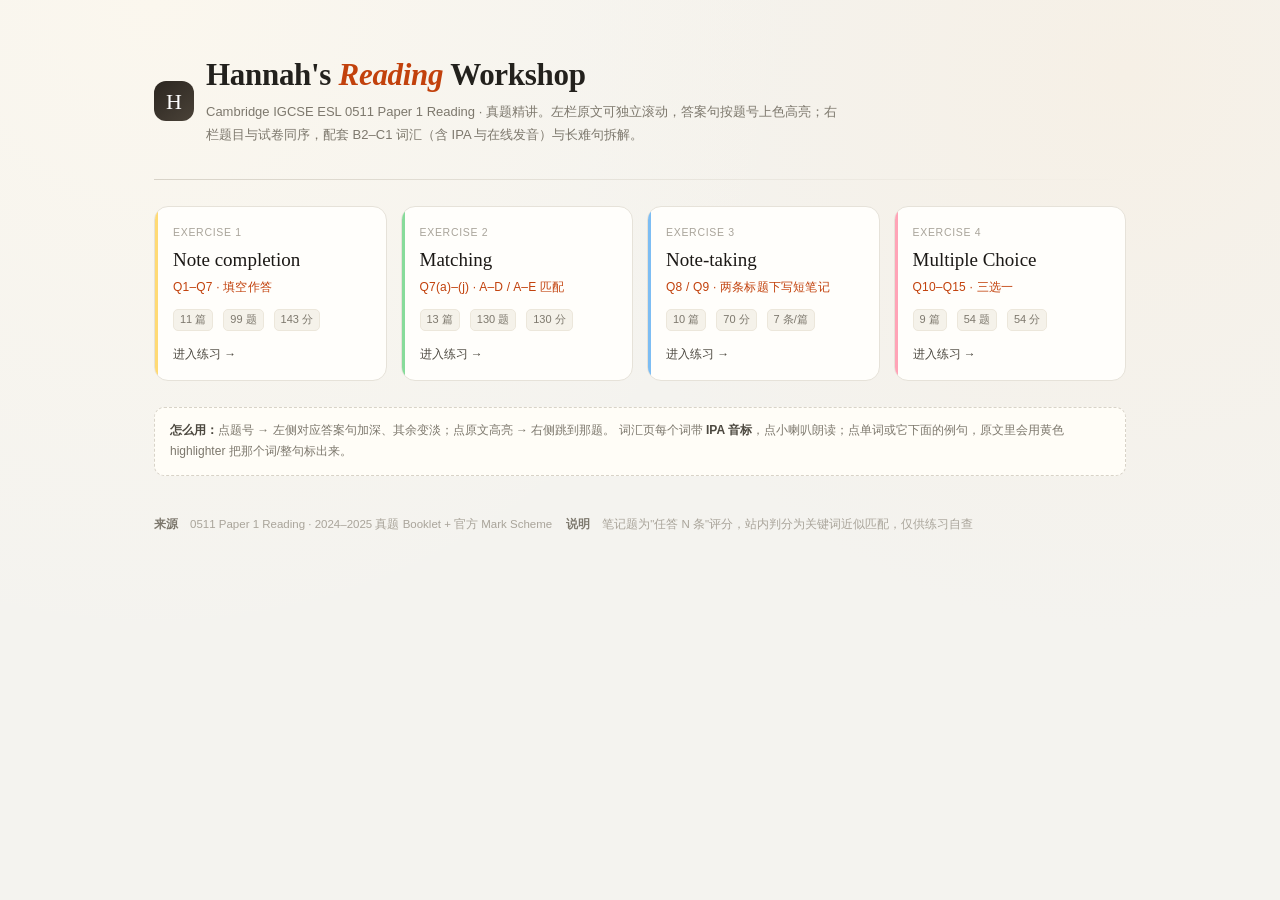
==== index.html @ 11abee2c "feat: Hannah's Reading Workshop — Exercise 3 & 4 — 19 篇 / 124 分" ====
<!DOCTYPE html>
<html lang="zh-CN">
<head>
<meta charset="UTF-8">
<meta name="viewport" content="width=device-width, initial-scale=1.0">
<title>Hannah's Reading Workshop · 0511 阅读精讲</title>
<meta name="description" content="Cambridge IGCSE ESL 0511 Paper 1 Reading 真题精讲：Exercise 1–4，原文逐句彩色高亮、B2–C1 词汇（IPA + 发音）与长难句拆解。">
<link rel="icon" href="data:image/svg+xml,%3Csvg xmlns='http://www.w3.org/2000/svg' viewBox='0 0 32 32'%3E%3Crect width='32' height='32' rx='8' fill='%232b2721'/%3E%3Ctext x='16' y='23' font-family='Georgia,serif' font-size='19' fill='%23fff' text-anchor='middle'%3EH%3C/text%3E%3C/svg%3E">
<style>
  :root{
    --bg:#f4f3ef;--paper:#fffefb;--ink:#23211d;--ink-2:#4c483f;--ink-3:#7d786d;--ink-4:#a9a49a;
    --line:#e6e2d9;--line-2:#d8d3c8;--accent:#c2410c;
    --serif:"Iowan Old Style","Palatino Linotype",Palatino,Georgia,"Songti SC","Source Han Serif SC",serif;
    --font:-apple-system,BlinkMacSystemFont,"PingFang SC","Microsoft YaHei","Segoe UI",Roboto,"Helvetica Neue",Arial,sans-serif;
  }
  *{box-sizing:border-box}
  body{
    margin:0;background:var(--bg);color:var(--ink);font-family:var(--font);font-size:15px;line-height:1.6;
    -webkit-font-smoothing:antialiased;min-height:100vh;
    background-image:radial-gradient(circle at 12% 0%,#fbf7ee 0%,transparent 45%),radial-gradient(circle at 88% 8%,#f6f0e6 0%,transparent 40%);
  }
  .wrap{max-width:1020px;margin:0 auto;padding:56px 24px 70px}
  .brand{display:flex;align-items:center;gap:12px;margin-bottom:6px}
  .mark{
    width:40px;height:40px;border-radius:12px;display:grid;place-items:center;flex-shrink:0;
    background:linear-gradient(140deg,#2b2620,#4a4238);color:#fff;font-family:var(--serif);font-size:22px;
  }
  h1{font-family:var(--serif);font-size:31px;line-height:1.2;margin:0;letter-spacing:-.3px}
  h1 em{font-style:italic;color:var(--accent)}
  .sub{color:var(--ink-3);font-size:13px;margin:8px 0 0;max-width:640px;line-height:1.75}
  .rule{height:1px;background:linear-gradient(90deg,var(--line-2),transparent);margin:32px 0 26px}
  .grid{display:grid;grid-template-columns:repeat(auto-fit,minmax(228px,1fr));gap:14px}
  .card{
    display:flex;flex-direction:column;background:var(--paper);border:1px solid var(--line);
    border-radius:14px;padding:17px 18px 16px;text-decoration:none;color:inherit;
    transition:transform .16s ease,box-shadow .16s ease,border-color .16s ease;position:relative;overflow:hidden;
  }
  .card::before{content:"";position:absolute;left:0;top:0;bottom:0;width:3px;background:var(--c);opacity:.9}
  .card:hover{transform:translateY(-2px);border-color:#d3ccbe;box-shadow:0 10px 26px rgba(50,42,30,.09)}
  .tag{font-size:10.5px;letter-spacing:.7px;text-transform:uppercase;color:var(--ink-4)}
  .name{font-family:var(--serif);font-size:19px;margin:5px 0 2px;color:#1b1815}
  .task{font-size:12px;color:var(--accent);letter-spacing:.2px}
  .stats{display:flex;gap:10px;flex-wrap:wrap;margin-top:12px;font-size:11px;color:var(--ink-3)}
  .stats span{background:#f5f2ea;border:1px solid #ece7db;border-radius:5px;padding:1px 6px}
  .go{margin-top:14px;font-size:12px;color:var(--ink-2);display:flex;align-items:center;gap:5px}
  .card:hover .go{color:var(--accent)}
  .foot{margin-top:38px;display:flex;gap:14px;flex-wrap:wrap;font-size:11.5px;color:var(--ink-4);line-height:1.9}
  .foot b{color:var(--ink-3);font-weight:600}
  .hint{margin-top:26px;background:#fffdf7;border:1px dashed var(--line-2);border-radius:10px;padding:12px 15px;font-size:12px;color:var(--ink-3);line-height:1.8}
  .hint b{color:var(--ink-2)}
  @media (max-width:560px){
    .wrap{padding:34px 16px 50px}
    h1{font-size:24px}
    .grid{grid-template-columns:1fr}
  }
</style>
</head>
<body>
<div class="wrap">

  <div class="brand">
    <span class="mark">H</span>
    <div>
      <h1>Hannah's <em>Reading</em> Workshop</h1>
      <p class="sub">Cambridge IGCSE ESL 0511 Paper 1 Reading · 真题精讲。左栏原文可独立滚动，答案句按题号上色高亮；右栏题目与试卷同序，配套 B2–C1 词汇（含 IPA 与在线发音）与长难句拆解。</p>
    </div>
  </div>

  <div class="rule"></div>

  <div class="grid">

    <a class="card" style="--c:#FFD666" href="https://cbydh7v78c-prog.github.io/hannahs-reading-workshop/">
      <span class="tag">Exercise 1</span>
      <div class="name">Note completion</div>
      <div class="task">Q1–Q7 · 填空作答</div>
      <div class="stats"><span>11 篇</span><span>99 题</span><span>143 分</span></div>
      <div class="go">进入练习 →</div>
    </a>

    <a class="card" style="--c:#7BD88F" href="https://cbydh7v78c-prog.github.io/hannahs-reading-workshop-ex2/">
      <span class="tag">Exercise 2</span>
      <div class="name">Matching</div>
      <div class="task">Q7(a)–(j) · A–D / A–E 匹配</div>
      <div class="stats"><span>13 篇</span><span>130 题</span><span>130 分</span></div>
      <div class="go">进入练习 →</div>
    </a>

    <a class="card" style="--c:#6FB6F2" href="ex3/index.html">
      <span class="tag">Exercise 3</span>
      <div class="name">Note-taking</div>
      <div class="task">Q8 / Q9 · 两条标题下写短笔记</div>
      <div class="stats"><span>10 篇</span><span>70 分</span><span>7 条/篇</span></div>
      <div class="go">进入练习 →</div>
    </a>

    <a class="card" style="--c:#FF9BB0" href="ex4/index.html">
      <span class="tag">Exercise 4</span>
      <div class="name">Multiple Choice</div>
      <div class="task">Q10–Q15 · 三选一</div>
      <div class="stats"><span>9 篇</span><span>54 题</span><span>54 分</span></div>
      <div class="go">进入练习 →</div>
    </a>

  </div>

  <div class="hint">
    <b>怎么用：</b>点题号 → 左侧对应答案句加深、其余变淡；点原文高亮 → 右侧跳到那题。
    词汇页每个词带 <b>IPA 音标</b>，点小喇叭朗读；点单词或它下面的例句，原文里会用黄色 highlighter 把那个词/整句标出来。
  </div>

  <div class="foot">
    <span><b>来源</b>　0511 Paper 1 Reading · 2024–2025 真题 Booklet + 官方 Mark Scheme</span>
    <span><b>说明</b>　笔记题为"任答 N 条"评分，站内判分为关键词近似匹配，仅供练习自查</span>
  </div>

</div>
</body>
</html>
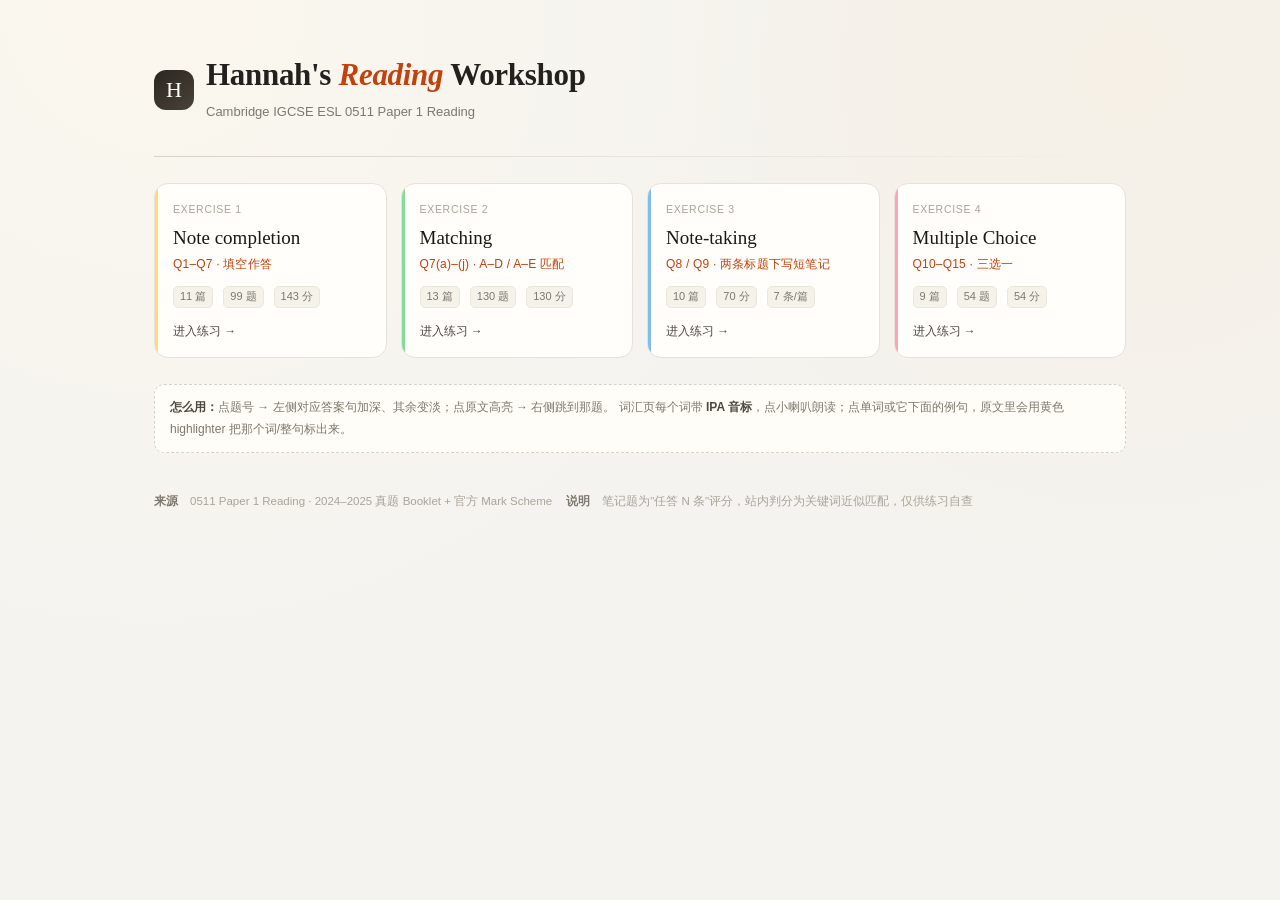
==== commit b2b080f9: "feat: Hannah's Reading Workshop — Exercise 3 & 4 — 19 篇 / 124 分" ====
--- a/index.html
+++ b/index.html
@@ -62,7 +62,7 @@
     <span class="mark">H</span>
     <div>
       <h1>Hannah's <em>Reading</em> Workshop</h1>
-      <p class="sub">Cambridge IGCSE ESL 0511 Paper 1 Reading · 真题精讲。左栏原文可独立滚动，答案句按题号上色高亮；右栏题目与试卷同序，配套 B2–C1 词汇（含 IPA 与在线发音）与长难句拆解。</p>
+      <p class="sub">Cambridge IGCSE ESL 0511 Paper 1 Reading</p>
     </div>
   </div>
 
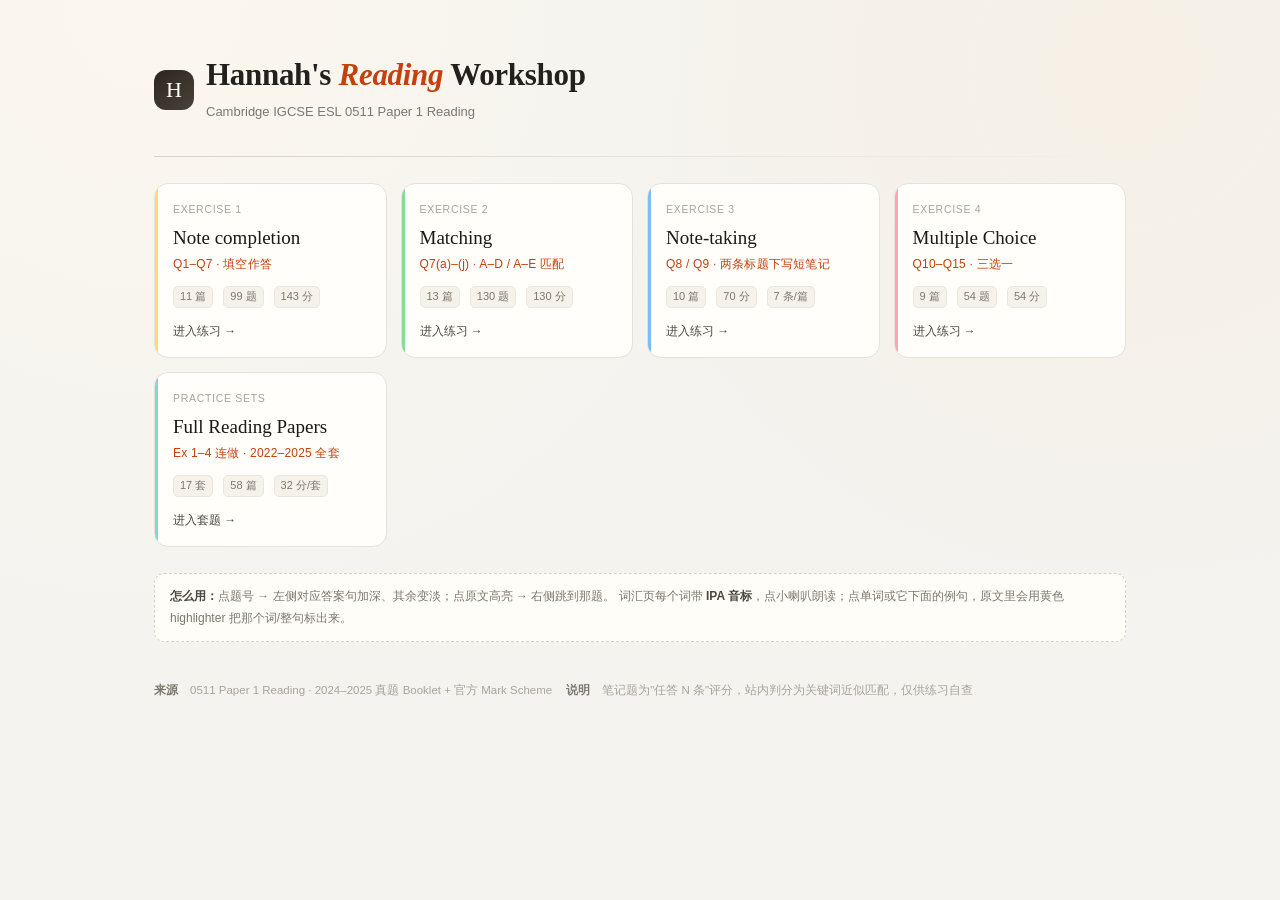
==== commit b0ed5cef: "feat: Hannah's Reading Workshop — Exercise 3 & 4 — 19 篇 / 124 分" ====
--- a/index.html
+++ b/index.html
@@ -102,6 +102,14 @@
       <div class="go">进入练习 →</div>
     </a>
 
+    <a class="card" style="--c:#71D6C7" href="https://cbydh7v78c-prog.github.io/hannahs-reading-workshop-practice/">
+      <span class="tag">Practice Sets</span>
+      <div class="name">Full Reading Papers</div>
+      <div class="task">Ex 1–4 连做 · 2022–2025 全套</div>
+      <div class="stats"><span>17 套</span><span>58 篇</span><span>32 分/套</span></div>
+      <div class="go">进入套题 →</div>
+    </a>
+
   </div>
 
   <div class="hint">
